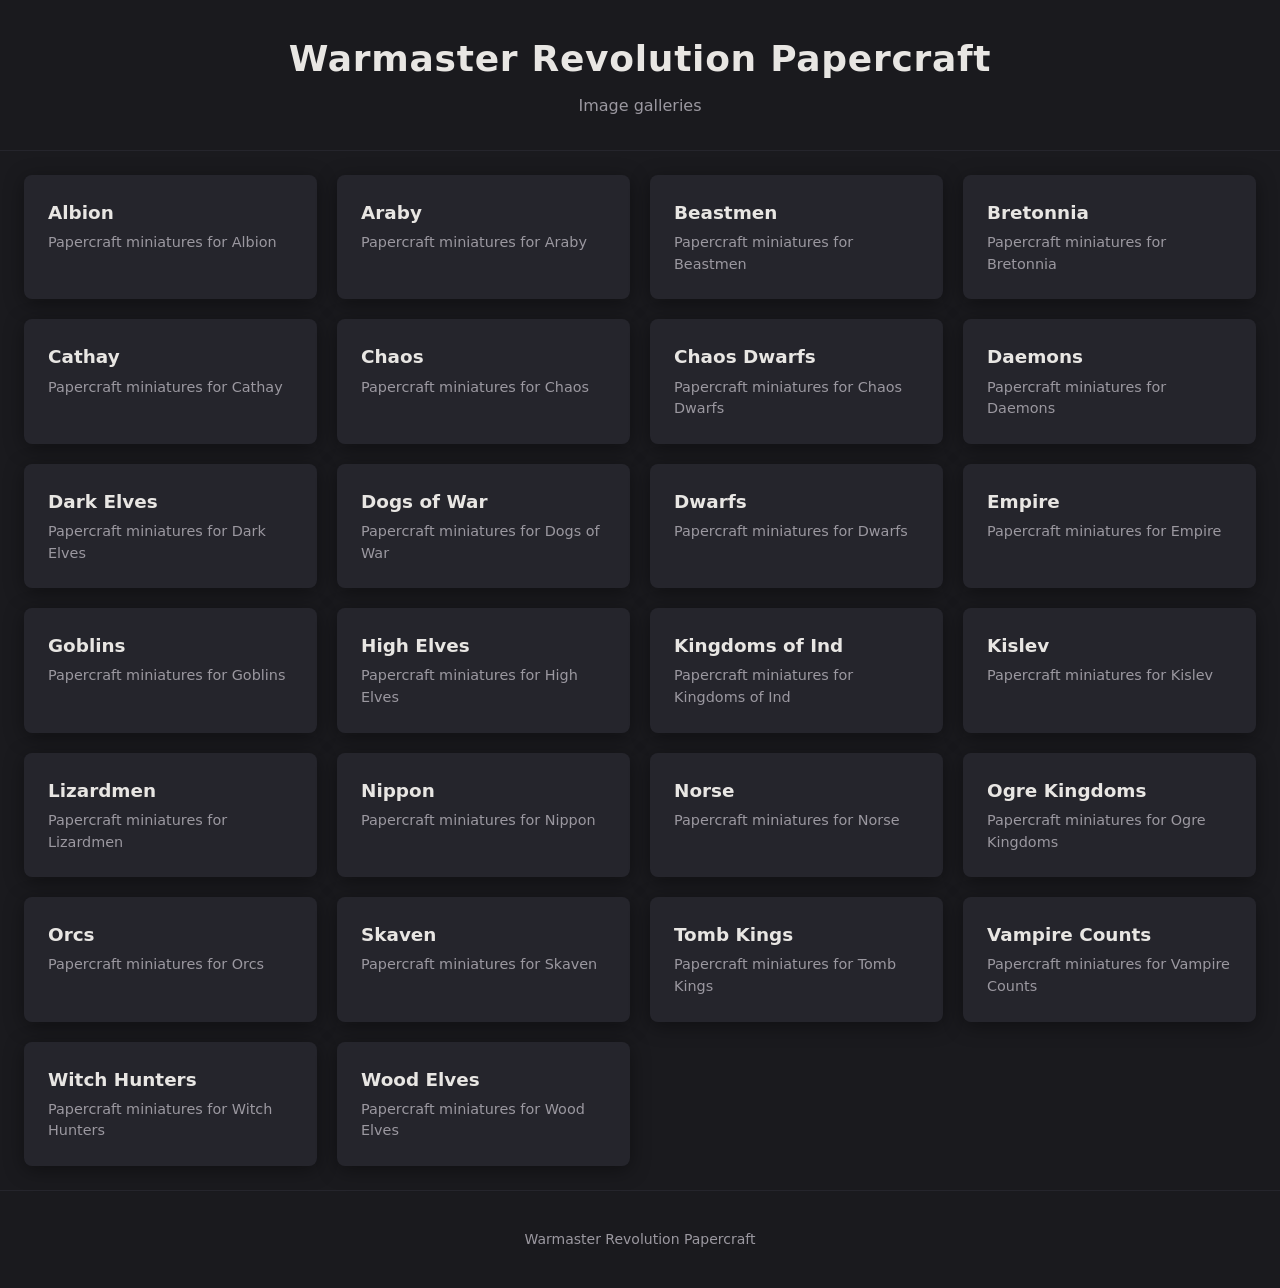
==== index.html @ b1f53c94 "initial commit" ====
<!DOCTYPE html>
<html lang="en">
<head>
  <meta charset="UTF-8">
  <meta name="viewport" content="width=device-width, initial-scale=1.0">
  <title>Warmaster Revolution Papercraft – Galleries</title>
  <link rel="stylesheet" href="styles.css">
</head>
<body>
  <header>
    <h1>Warmaster Revolution Papercraft</h1>
    <p class="tagline">Image galleries</p>
  </header>

  <main>
    <div id="galleries" class="galleries-list"></div>
    <div id="loading" class="loading">Loading…</div>
    <div id="error" class="error" hidden></div>
  </main>

  <footer>
    <p>Warmaster Revolution Papercraft</p>
  </footer>

  <script src="index.js"></script>
</body>
</html>
---- styles.css ----
:root {
  --bg: #1a1a1e;
  --surface: #25252c;
  --text: #e8e6e3;
  --muted: #9b98a0;
  --accent: #c9a227;
  --accent-hover: #e0b83d;
  --radius: 8px;
  --shadow: 0 4px 20px rgba(0, 0, 0, 0.4);
}

* {
  box-sizing: border-box;
}

body {
  margin: 0;
  font-family: "Segoe UI", system-ui, sans-serif;
  background: var(--bg);
  color: var(--text);
  line-height: 1.5;
  min-height: 100vh;
  display: flex;
  flex-direction: column;
}

header {
  padding: 2rem 1.5rem;
  text-align: center;
  border-bottom: 1px solid var(--surface);
}

h1 {
  margin: 0;
  font-size: clamp(1.5rem, 4vw, 2.25rem);
  font-weight: 600;
  letter-spacing: 0.02em;
}

.tagline {
  margin: 0.5rem 0 0;
  color: var(--muted);
  font-size: 1rem;
}

main {
  flex: 1;
  padding: 1.5rem;
  max-width: 1400px;
  margin: 0 auto;
  width: 100%;
}

.gallery {
  display: grid;
  grid-template-columns: repeat(auto-fill, minmax(260px, 1fr));
  gap: 1.25rem;
  align-content: start;
}

.gallery-item {
  background: var(--surface);
  border-radius: var(--radius);
  overflow: hidden;
  box-shadow: var(--shadow);
  transition: transform 0.2s ease, box-shadow 0.2s ease;
}

.gallery-item:hover {
  transform: translateY(-2px);
  box-shadow: 0 8px 28px rgba(0, 0, 0, 0.5);
}

.gallery-item a {
  display: block;
  color: inherit;
  text-decoration: none;
}

.gallery-item img {
  width: 100%;
  height: 220px;
  object-fit: cover;
  display: block;
  vertical-align: middle;
}

.gallery-item .caption {
  padding: 0.75rem 1rem;
  font-size: 0.9rem;
  color: var(--muted);
}

.gallery-item .caption:empty {
  display: none;
}

/* Gallery list (index) */
.galleries-list {
  display: grid;
  grid-template-columns: repeat(auto-fill, minmax(280px, 1fr));
  gap: 1.25rem;
}

.gallery-card {
  display: block;
  padding: 1.5rem;
  background: var(--surface);
  border-radius: var(--radius);
  color: inherit;
  text-decoration: none;
  box-shadow: var(--shadow);
  transition: transform 0.2s ease, box-shadow 0.2s ease;
}

.gallery-card:hover {
  transform: translateY(-2px);
  box-shadow: 0 8px 28px rgba(0, 0, 0, 0.5);
}

.gallery-card-title {
  display: block;
  font-size: 1.15rem;
  font-weight: 600;
  margin-bottom: 0.35rem;
}

.gallery-card-desc {
  display: block;
  font-size: 0.9rem;
  color: var(--muted);
}

.back-link {
  margin: 0 0 0.5rem;
  font-size: 0.9rem;
}

.back-link a {
  color: var(--accent);
  text-decoration: none;
}

.back-link a:hover {
  color: var(--accent-hover);
  text-decoration: underline;
}

.loading, .error {
  text-align: center;
  padding: 3rem 1rem;
  color: var(--muted);
}

.error {
  color: #e07c7c;
}

.error[hidden], .loading[hidden] {
  display: none !important;
}

footer {
  padding: 1.5rem;
  text-align: center;
  border-top: 1px solid var(--surface);
  font-size: 0.875rem;
  color: var(--muted);
}

footer a {
  color: var(--accent);
  text-decoration: none;
}

footer a:hover {
  color: var(--accent-hover);
  text-decoration: underline;
}

footer code {
  background: var(--surface);
  padding: 0.15em 0.4em;
  border-radius: 4px;
  font-size: 0.9em;
}

/* Lightbox */
.lightbox {
  position: fixed;
  inset: 0;
  background: rgba(0, 0, 0, 0.9);
  display: flex;
  align-items: center;
  justify-content: center;
  z-index: 1000;
  padding: 2rem;
}

.lightbox[hidden] {
  display: none;
}

.lightbox-close {
  position: absolute;
  top: 1rem;
  right: 1rem;
  width: 2.5rem;
  height: 2.5rem;
  border: none;
  background: var(--surface);
  color: var(--text);
  font-size: 1.75rem;
  line-height: 1;
  border-radius: var(--radius);
  cursor: pointer;
  display: flex;
  align-items: center;
  justify-content: center;
  padding: 0;
  transition: background 0.2s;
}

.lightbox-close:hover {
  background: #3a3a42;
}

.lightbox-content {
  max-width: 90vw;
  max-height: 90vh;
  display: flex;
  flex-direction: column;
  align-items: center;
}

.lightbox-content img {
  max-width: 100%;
  max-height: 80vh;
  object-fit: contain;
  border-radius: var(--radius);
}

.lightbox-caption {
  margin: 1rem 0 0;
  color: var(--muted);
  font-size: 0.95rem;
  text-align: center;
}

.lightbox-caption:empty {
  display: none;
}

.lightbox-fullsize {
  display: inline-block;
  margin-top: 1rem;
  padding: 0.5rem 1rem;
  background: var(--surface);
  color: var(--accent);
  text-decoration: none;
  font-size: 0.9rem;
  border-radius: var(--radius);
  transition: background 0.2s, color 0.2s;
}

.lightbox-fullsize:hover {
  background: #3a3a42;
  color: var(--accent-hover);
}
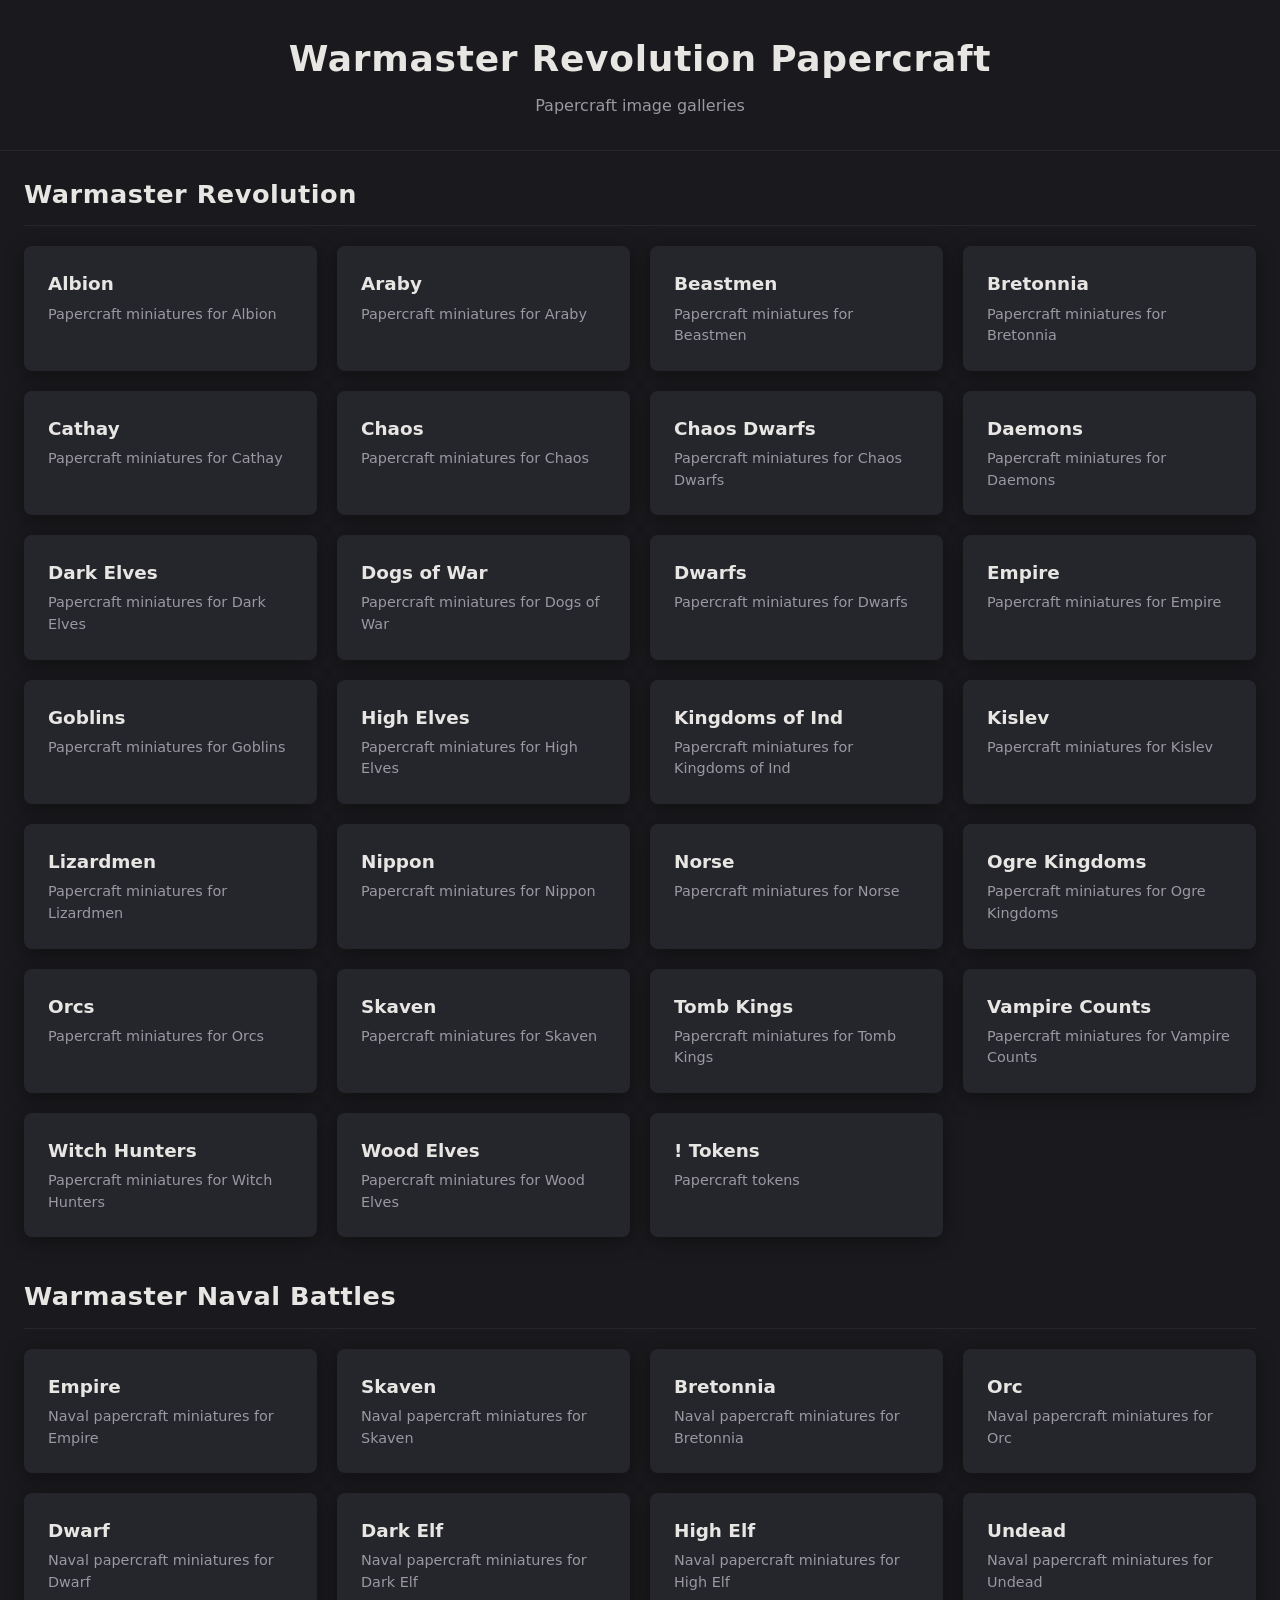
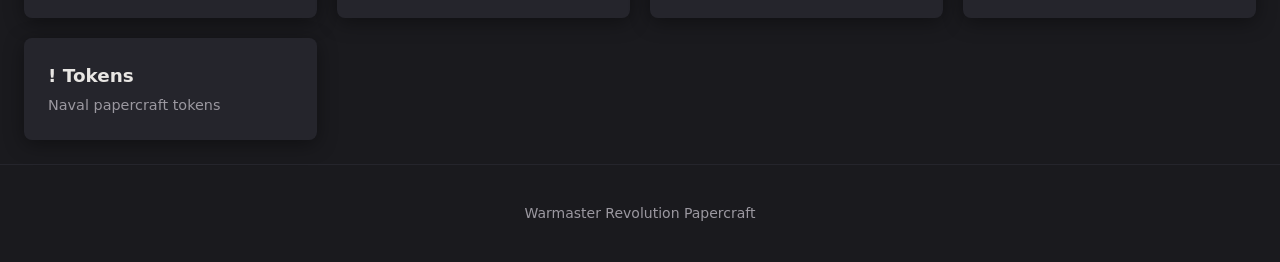
==== commit eb8be891: "add naval galleries and tokens" ====
--- a/index.html
+++ b/index.html
@@ -9,7 +9,7 @@
 <body>
   <header>
     <h1>Warmaster Revolution Papercraft</h1>
-    <p class="tagline">Image galleries</p>
+    <p class="tagline">Papercraft image galleries</p>
   </header>
 
   <main>
--- a/styles.css
+++ b/styles.css
@@ -96,6 +96,26 @@
 }
 
 /* Gallery list (index) */
+#galleries {
+  display: flex;
+  flex-direction: column;
+  gap: 2.5rem;
+}
+
+.gallery-collection {
+  margin: 0;
+}
+
+.collection-title {
+  margin: 0 0 1.25rem;
+  font-size: clamp(1.25rem, 3vw, 1.6rem);
+  font-weight: 600;
+  letter-spacing: 0.02em;
+  color: var(--text);
+  border-bottom: 1px solid var(--surface);
+  padding-bottom: 0.75rem;
+}
+
 .galleries-list {
   display: grid;
   grid-template-columns: repeat(auto-fill, minmax(280px, 1fr));
